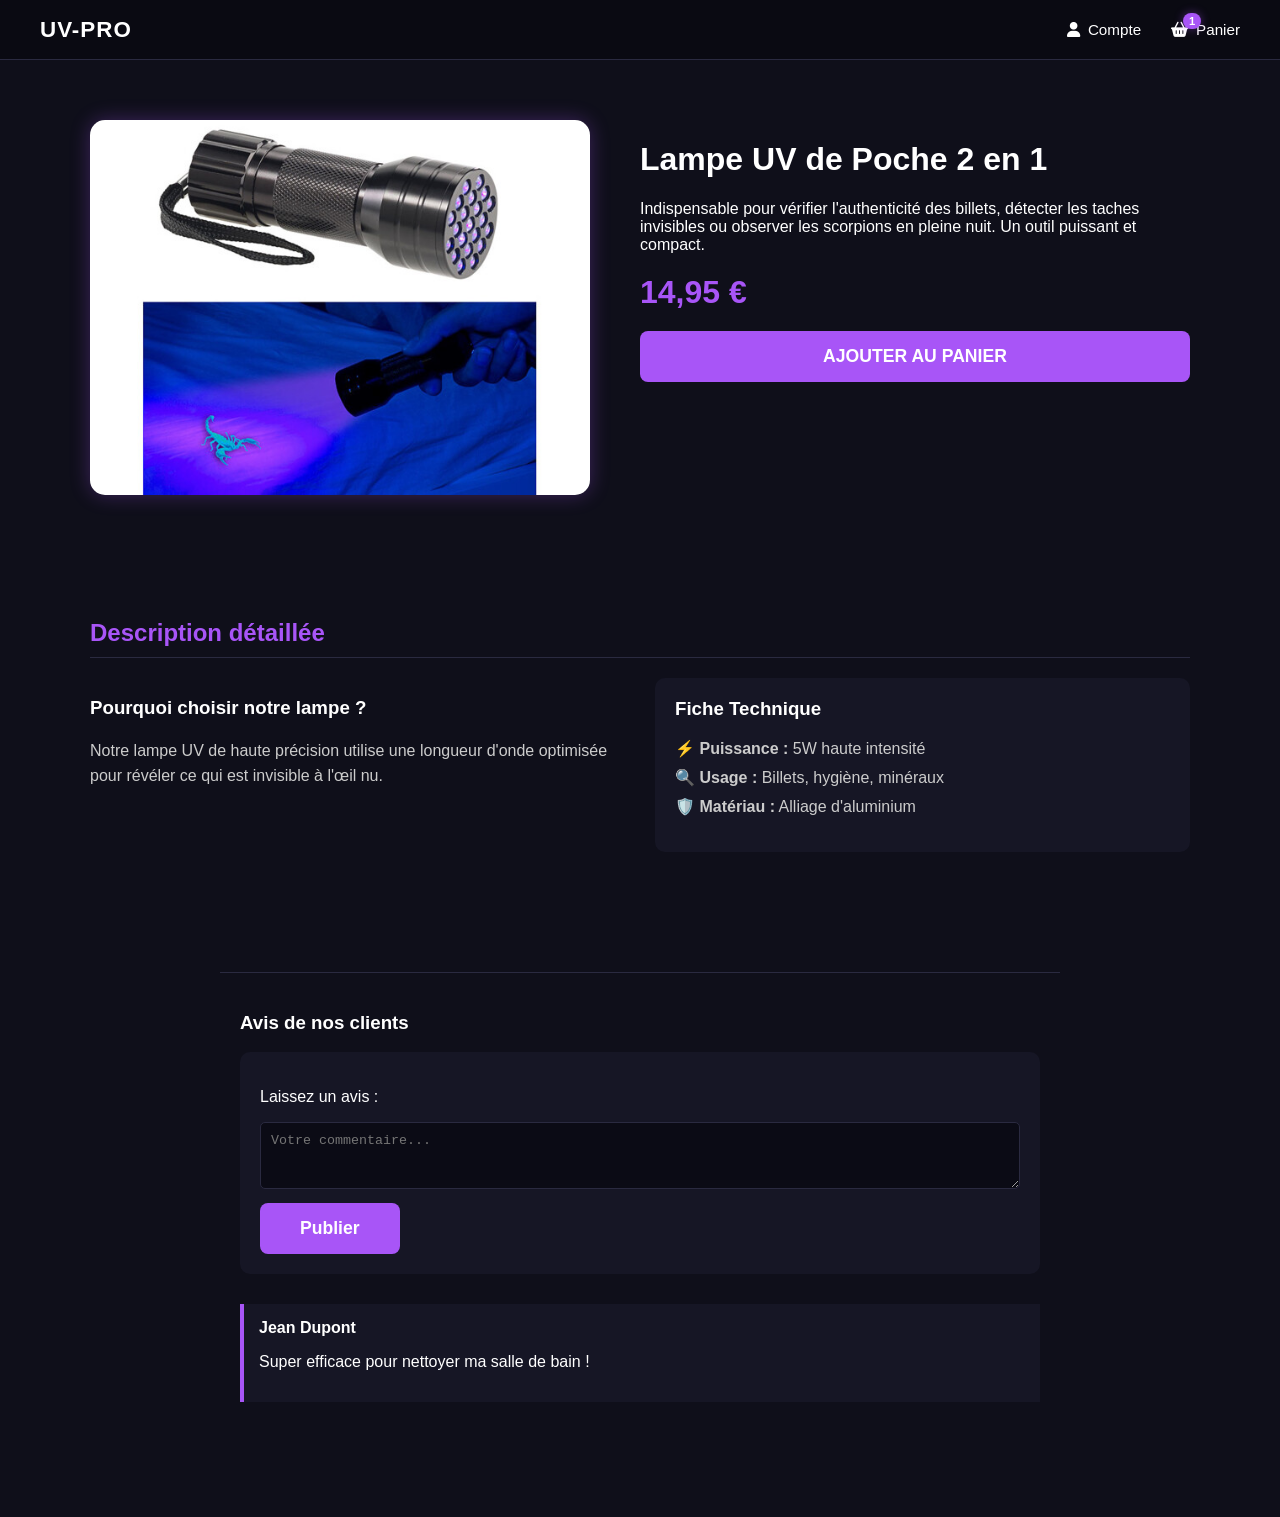
==== index.html @ 79d0998f "Mise en ligne UV-PRO" ====
<!DOCTYPE html>
<html lang="fr">
<head>
    <meta charset="UTF-8">
    <meta name="viewport" content="width=device-width, initial-scale=1.0">
    <title>UV-Tech | Boutique Officielle</title>
    <link rel="stylesheet" href="https://cdnjs.cloudflare.com/ajax/libs/font-awesome/6.0.0/css/all.min.css">
    <style>
        :root {
            --uv-purple: #a855f7;
            --dark-bg: #0f0f1a;
            --card-bg: #161625;
            --nav-bg: #0a0a12;
            --border-color: #2a2a40;
        }

        body {
            background-color: var(--dark-bg);
            color: white;
            font-family: 'Segoe UI', sans-serif;
            margin: 0;
            padding: 0; /* Suppression du padding-top car géré par la nav */
        }

        /* --- BARRE DE NAVIGATION SYNCHRONISÉE --- */
        nav {
            background-color: var(--nav-bg);
            height: 60px;
            display: flex;
            justify-content: space-between;
            align-items: center;
            padding: 0 40px;
            border-bottom: 1px solid var(--border-color);
            position: sticky;
            top: 0;
            z-index: 1000;
            box-sizing: border-box;
        }

        .logo {
            color: white;
            font-weight: bold;
            font-size: 1.4rem;
            text-decoration: none;
            letter-spacing: 1px;
        }

        .nav-links {
            display: flex;
            gap: 30px;
            align-items: center;
        }

        .nav-links a {
            color: white;
            text-decoration: none;
            display: flex;
            align-items: center;
            gap: 8px;
            font-size: 0.95rem;
            transition: color 0.2s;
        }

        .nav-links a:hover {
            color: var(--uv-purple);
        }

        /* Badge panier identique à la page panier */
        .cart-wrapper {
            position: relative;
            display: flex;
            align-items: center;
            gap: 8px;
        }

        #nav-cart-count {
            background: var(--uv-purple);
            color: white;
            font-size: 0.7rem;
            padding: 2px 6px;
            border-radius: 10px;
            position: absolute;
            top: -8px;
            left: 12px;
            font-weight: bold;
            box-shadow: 0 0 10px rgba(168, 85, 247, 0.4);
        }

        /* --- RESTE DU CONTENU --- */
        .product-container {
            display: flex;
            max-width: 1100px;
            margin: 40px auto;
            gap: 50px;
            padding: 20px;
        }

        .product-image img {
            width: 100%;
            max-width: 500px;
            border-radius: 15px;
            box-shadow: 0 0 20px rgba(168, 85, 247, 0.3);
        }

        .product-info { flex: 1; }
        
        .price {
            font-size: 2rem;
            color: var(--uv-purple);
            font-weight: bold;
            margin: 20px 0;
        }

        .btn-cart {
            background: var(--uv-purple);
            color: white;
            border: none;
            padding: 15px 40px;
            border-radius: 8px;
            font-weight: bold;
            cursor: pointer;
            width: 100%;
            font-size: 1.1rem;
            transition: 0.3s;
        }

        .btn-cart:hover { opacity: 0.9; transform: translateY(-2px); }

        .reviews-section {
            max-width: 800px;
            margin: 80px auto;
            padding: 20px;
            border-top: 1px solid var(--border-color);
        }

        .comment-form {
            background: var(--card-bg);
            padding: 20px;
            border-radius: 10px;
            margin-bottom: 30px;
        }

        textarea {
            width: 100%;
            background: #0b0b15;
            border: 1px solid var(--border-color);
            color: white;
            padding: 10px;
            border-radius: 5px;
            box-sizing: border-box;
            outline: none;
        }

        .review-card {
            background: var(--card-bg);
            padding: 15px;
            border-left: 4px solid var(--uv-purple);
            margin-bottom: 15px;
        }
    </style>
</head>
<body>

    <nav>
        <a href="index.html" class="logo">UV-PRO</a>
        
        <div class="nav-links">
            <a href="compte.html"><i class="fas fa-user"></i> Compte</a>
            <a href="panier.html">
                <div class="cart-wrapper">
                    <i class="fas fa-shopping-basket"></i>
                    <span id="nav-cart-count">1</span>
                    <span>Panier</span>
                </div>
            </a>
        </div>
    </nav>

    <main class="product-container">
        <div class="product-image">
            <img src="lampe UV.jpg" alt="Ma Lampe UV Professionnelle">
        </div>

        <div class="product-info">
            <h1>Lampe UV de Poche 2 en 1</h1>
            <p>Indispensable pour vérifier l'authenticité des billets, détecter les taches invisibles ou observer les scorpions en pleine nuit. Un outil puissant et compact.</p>
            
            <div class="price">14,95 €</div>

            <button class="btn-cart" onclick="window.location.href='panier.html'">
                AJOUTER AU PANIER
            </button>
        </div>
    </main>

    <section style="max-width: 1100px; margin: 0 auto; padding: 40px 20px;">
        <h2 style="color: var(--uv-purple); border-bottom: 1px solid var(--border-color); padding-bottom: 10px;">Description détaillée</h2>
        
        <div style="display: grid; grid-template-columns: 1fr 1fr; gap: 30px; margin-top: 20px;">
            <div>
                <h3>Pourquoi choisir notre lampe ?</h3>
                <p style="color: #ccc; line-height: 1.6;">
                    Notre lampe UV de haute précision utilise une longueur d'onde optimisée pour révéler ce qui est invisible à l'œil nu. 
                </p>
            </div>
            
            <div style="background: var(--card-bg); padding: 20px; border-radius: 10px;">
                <h3 style="margin-top: 0;">Fiche Technique</h3>
                <ul style="list-style: none; padding: 0; color: #ccc;">
                    <li style="margin-bottom: 10px;">⚡ <strong>Puissance :</strong> 5W haute intensité</li>
                    <li style="margin-bottom: 10px;">🔍 <strong>Usage :</strong> Billets, hygiène, minéraux</li>
                    <li style="margin-bottom: 10px;">🛡️ <strong>Matériau :</strong> Alliage d'aluminium</li>
                </ul>
            </div>
        </div>
    </section>

    <section class="reviews-section">
        <h3>Avis de nos clients</h3>
        <div class="comment-form">
            <p>Laissez un avis :</p>
            <textarea id="userComment" rows="3" placeholder="Votre commentaire..."></textarea>
            <button class="btn-cart" style="margin-top:10px; width:auto;" onclick="addComment()">Publier</button>
        </div>
        <div id="commentsList">
            <div class="review-card">
                <strong>Jean Dupont</strong>
                <p>Super efficace pour nettoyer ma salle de bain !</p>
            </div>
        </div>
    </section>

    <script>
        function addComment() {
            const commentText = document.getElementById('userComment').value;
            if(commentText.trim() !== "") {
                const list = document.getElementById('commentsList');
                const newComment = document.createElement('div');
                newComment.className = 'review-card';
                newComment.innerHTML = `<strong>Visiteur</strong><p>${commentText}</p>`;
                list.prepend(newComment);
                document.getElementById('userComment').value = "";
            }
        }
    </script>
</body>
</html>
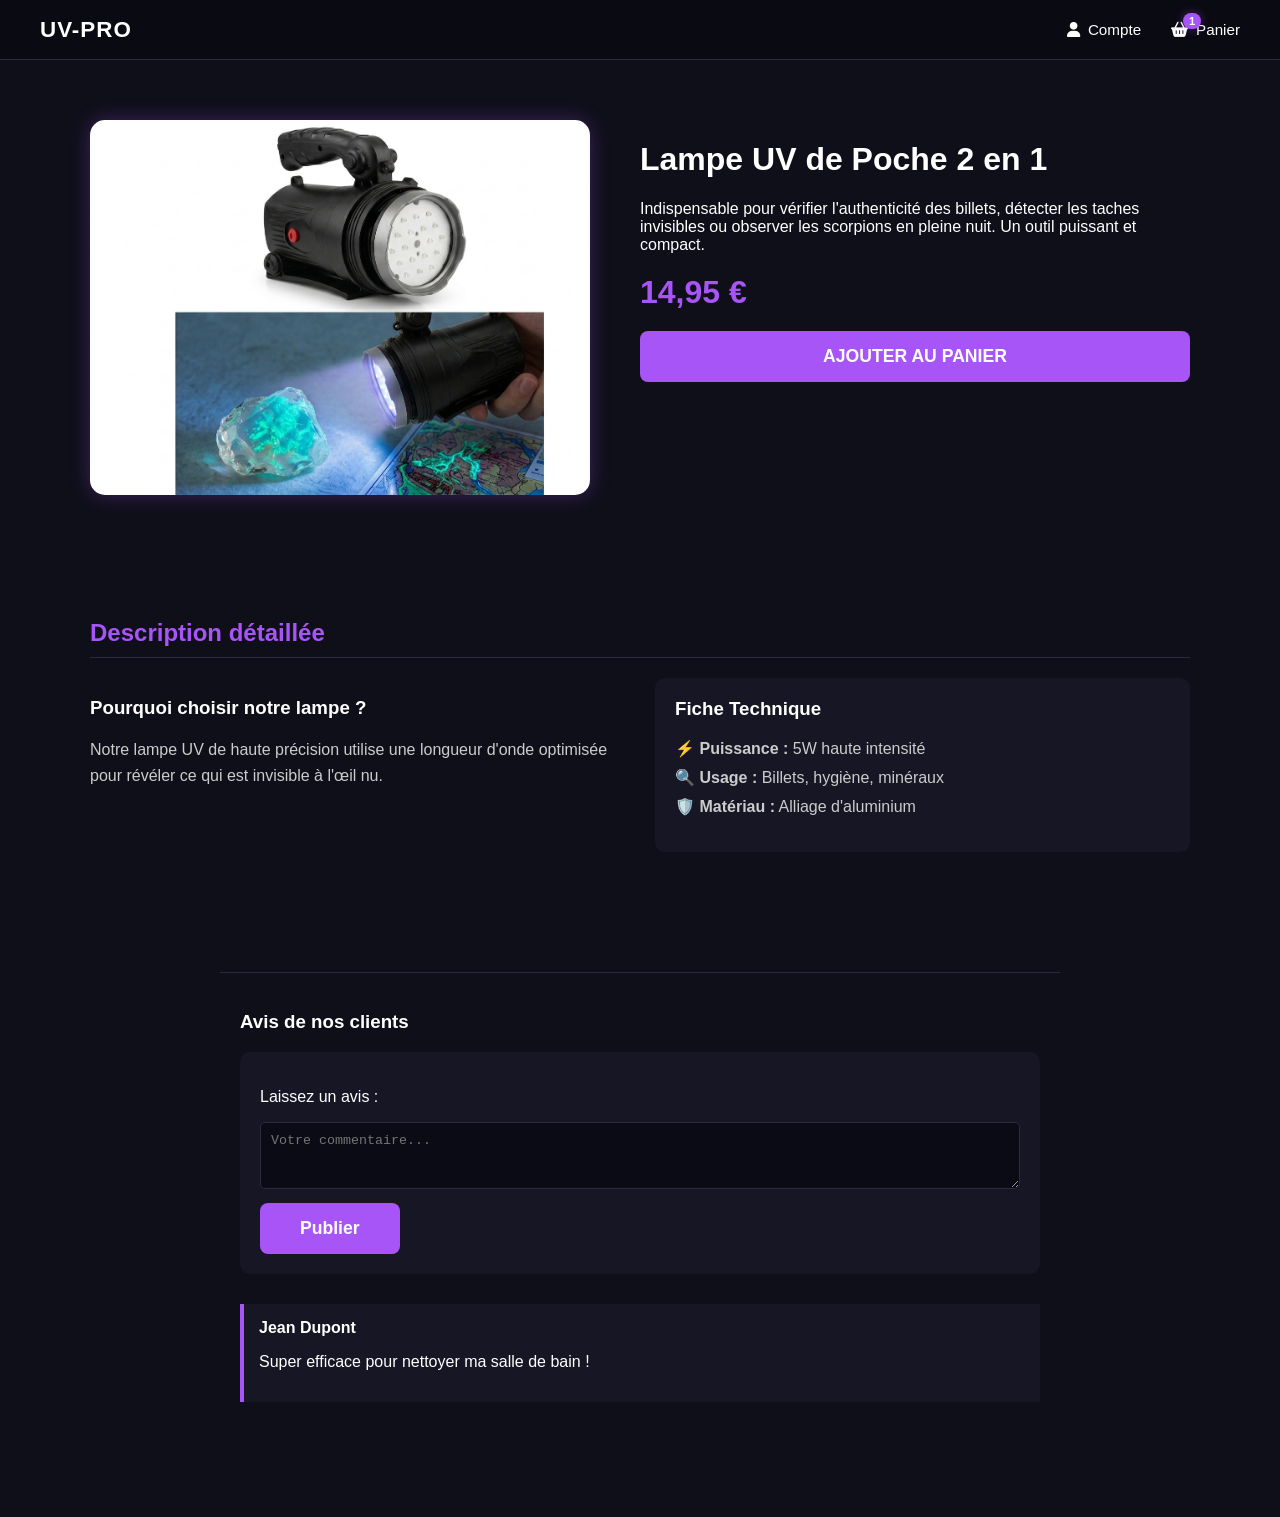
==== commit 17866d14: "Update index.html" ====
--- a/index.html
+++ b/index.html
@@ -19,10 +19,10 @@
             color: white;
             font-family: 'Segoe UI', sans-serif;
             margin: 0;
-            padding: 0; /* Suppression du padding-top car géré par la nav */
-        }
-
-        /* --- BARRE DE NAVIGATION SYNCHRONISÉE --- */
+            padding: 0;
+        }
+
+        /* --- BARRE DE NAVIGATION --- */
         nav {
             background-color: var(--nav-bg);
             height: 60px;
@@ -65,7 +65,6 @@
             color: var(--uv-purple);
         }
 
-        /* Badge panier identique à la page panier */
         .cart-wrapper {
             position: relative;
             display: flex;
@@ -86,7 +85,7 @@
             box-shadow: 0 0 10px rgba(168, 85, 247, 0.4);
         }
 
-        /* --- RESTE DU CONTENU --- */
+        /* --- CONTENU --- */
         .product-container {
             display: flex;
             max-width: 1100px;
@@ -165,7 +164,11 @@
         <a href="index.html" class="logo">UV-PRO</a>
         
         <div class="nav-links">
-            <a href="compte.html"><i class="fas fa-user"></i> Compte</a>
+            <a href="https://uv-pro-back.onrender.com/connexion.php" id="nav-account-link">
+                <i class="fas fa-user" id="user-icon"></i> 
+                <span id="account-text">Compte</span>
+            </a>
+            
             <a href="panier.html">
                 <div class="cart-wrapper">
                     <i class="fas fa-shopping-basket"></i>
@@ -195,7 +198,6 @@
 
     <section style="max-width: 1100px; margin: 0 auto; padding: 40px 20px;">
         <h2 style="color: var(--uv-purple); border-bottom: 1px solid var(--border-color); padding-bottom: 10px;">Description détaillée</h2>
-        
         <div style="display: grid; grid-template-columns: 1fr 1fr; gap: 30px; margin-top: 20px;">
             <div>
                 <h3>Pourquoi choisir notre lampe ?</h3>
@@ -203,7 +205,6 @@
                     Notre lampe UV de haute précision utilise une longueur d'onde optimisée pour révéler ce qui est invisible à l'œil nu. 
                 </p>
             </div>
-            
             <div style="background: var(--card-bg); padding: 20px; border-radius: 10px;">
                 <h3 style="margin-top: 0;">Fiche Technique</h3>
                 <ul style="list-style: none; padding: 0; color: #ccc;">
@@ -231,6 +232,33 @@
     </section>
 
     <script>
+        // --- NOUVELLE FONCTION DE VÉRIFICATION ---
+        async function checkUserSession() {
+            try {
+                // Appel au fichier get-session.php sur Render
+                const response = await fetch('https://uv-pro-back.onrender.com/get-session.php');
+                const data = await response.json();
+
+                // On vérifie si le serveur dit que l'utilisateur est connecté
+                if (data.loggedIn) {
+                    // On affiche le nom enregistré par connexion.php (user_nom)
+                    document.getElementById('account-text').innerText = data.nom_affichage;
+                    
+                    // On change le lien vers la future page profil
+                    document.getElementById('nav-account-link').href = "https://uv-pro-back.onrender.com/mon-profil.php";
+                    
+                    // On change la couleur de l'icône en violet UV pour signaler la connexion
+                    document.getElementById('user-icon').style.color = "#a855f7";
+                }
+            } catch (error) {
+                // Si pas connecté ou erreur, on laisse le bouton "Compte" par défaut
+                console.log("Session non détectée");
+            }
+        }
+
+        // Exécution automatique au chargement de la page
+        window.addEventListener('DOMContentLoaded', checkUserSession);
+
         function addComment() {
             const commentText = document.getElementById('userComment').value;
             if(commentText.trim() !== "") {
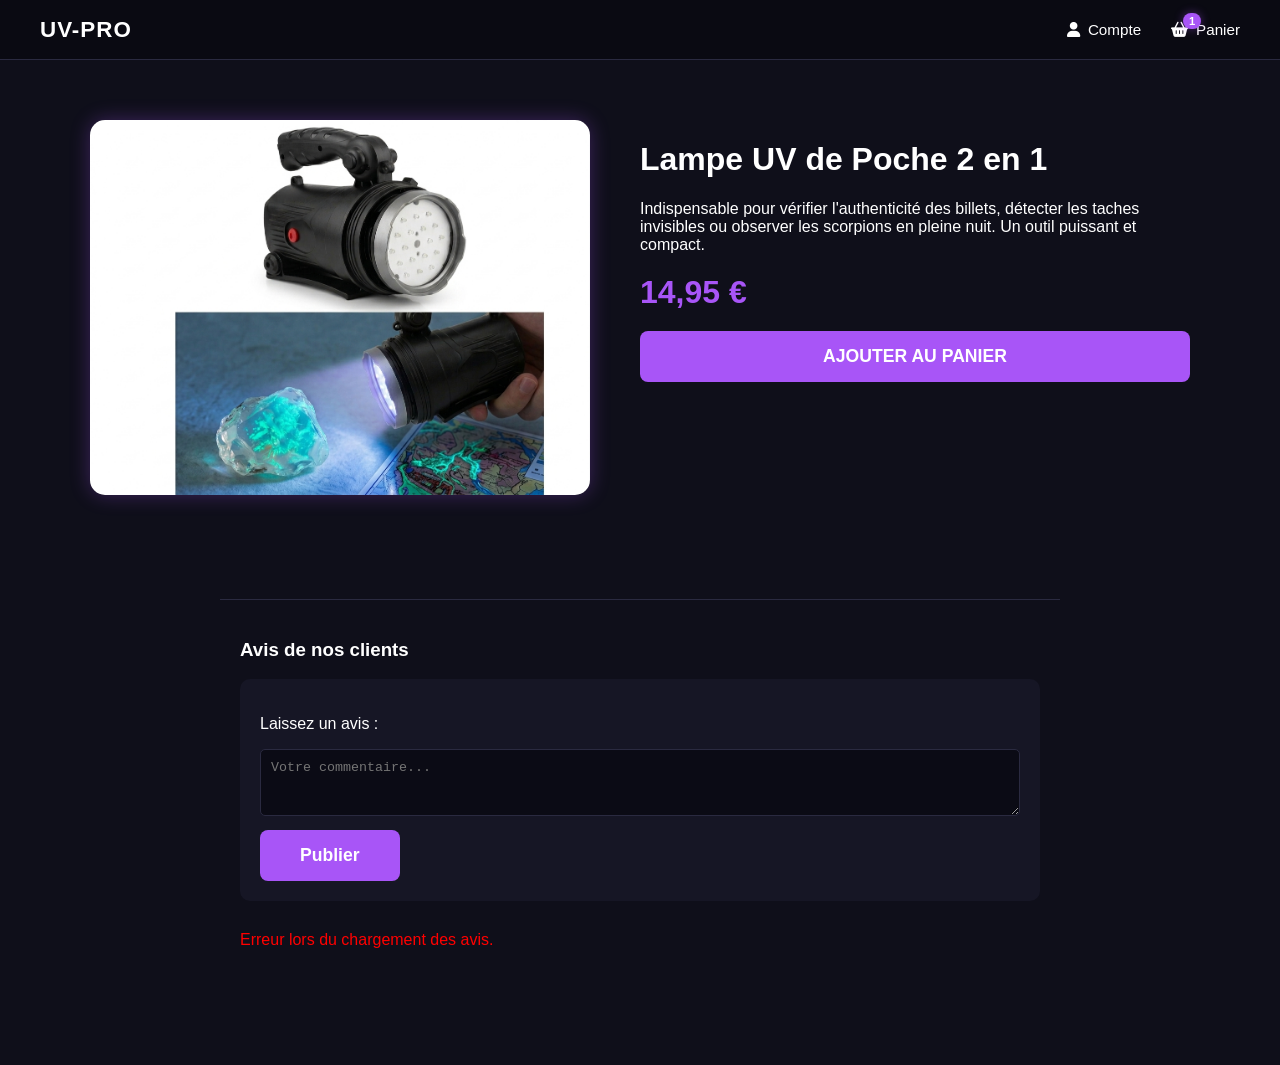
==== commit 612f59ff: "Update index.html" ====
--- a/index.html
+++ b/index.html
@@ -148,6 +148,7 @@
             border-radius: 5px;
             box-sizing: border-box;
             outline: none;
+            resize: vertical;
         }
 
         .review-card {
@@ -155,6 +156,12 @@
             padding: 15px;
             border-left: 4px solid var(--uv-purple);
             margin-bottom: 15px;
+            animation: fadeIn 0.5s ease;
+        }
+
+        @keyframes fadeIn {
+            from { opacity: 0; transform: translateY(10px); }
+            to { opacity: 1; transform: translateY(0); }
         }
     </style>
 </head>
@@ -164,7 +171,7 @@
         <a href="index.html" class="logo">UV-PRO</a>
         
         <div class="nav-links">
-            <a href="https://uv-pro-back.onrender.com/connexion.php" id="nav-account-link">
+            <a href="https://uv-pro-back.onrender.com/connexion.php?from=index" id="nav-account-link">
                 <i class="fas fa-user" id="user-icon"></i> 
                 <span id="account-text">Compte</span>
             </a>
@@ -196,78 +203,109 @@
         </div>
     </main>
 
-    <section style="max-width: 1100px; margin: 0 auto; padding: 40px 20px;">
-        <h2 style="color: var(--uv-purple); border-bottom: 1px solid var(--border-color); padding-bottom: 10px;">Description détaillée</h2>
-        <div style="display: grid; grid-template-columns: 1fr 1fr; gap: 30px; margin-top: 20px;">
-            <div>
-                <h3>Pourquoi choisir notre lampe ?</h3>
-                <p style="color: #ccc; line-height: 1.6;">
-                    Notre lampe UV de haute précision utilise une longueur d'onde optimisée pour révéler ce qui est invisible à l'œil nu. 
-                </p>
-            </div>
-            <div style="background: var(--card-bg); padding: 20px; border-radius: 10px;">
-                <h3 style="margin-top: 0;">Fiche Technique</h3>
-                <ul style="list-style: none; padding: 0; color: #ccc;">
-                    <li style="margin-bottom: 10px;">⚡ <strong>Puissance :</strong> 5W haute intensité</li>
-                    <li style="margin-bottom: 10px;">🔍 <strong>Usage :</strong> Billets, hygiène, minéraux</li>
-                    <li style="margin-bottom: 10px;">🛡️ <strong>Matériau :</strong> Alliage d'aluminium</li>
-                </ul>
-            </div>
-        </div>
-    </section>
-
     <section class="reviews-section">
         <h3>Avis de nos clients</h3>
         <div class="comment-form">
             <p>Laissez un avis :</p>
             <textarea id="userComment" rows="3" placeholder="Votre commentaire..."></textarea>
-            <button class="btn-cart" style="margin-top:10px; width:auto;" onclick="addComment()">Publier</button>
+            <button class="btn-cart" id="btnPublish" style="margin-top:10px; width:auto;" onclick="addComment()">Publier</button>
         </div>
         <div id="commentsList">
-            <div class="review-card">
-                <strong>Jean Dupont</strong>
-                <p>Super efficace pour nettoyer ma salle de bain !</p>
-            </div>
+            <p style="text-align:center; color:#666;">Chargement des avis...</p>
         </div>
     </section>
 
     <script>
-        // --- NOUVELLE FONCTION DE VÉRIFICATION ---
+        let isUserLoggedIn = false;
+
+        // --- CHARGEMENT INITIAL ---
+        window.addEventListener('DOMContentLoaded', () => {
+            checkUserSession();
+            loadComments();
+        });
+
+        // --- VÉRIFICATION SESSION ---
         async function checkUserSession() {
             try {
-                // Appel au fichier get-session.php sur Render
-                const response = await fetch('https://uv-pro-back.onrender.com/get-session.php');
+                const response = await fetch('https://uv-pro-back.onrender.com/get-session.php', {
+                    credentials: 'include'
+                });
                 const data = await response.json();
 
-                // On vérifie si le serveur dit que l'utilisateur est connecté
                 if (data.loggedIn) {
-                    // On affiche le nom enregistré par connexion.php (user_nom)
+                    isUserLoggedIn = true;
                     document.getElementById('account-text').innerText = data.nom_affichage;
-                    
-                    // On change le lien vers la future page profil
                     document.getElementById('nav-account-link').href = "https://uv-pro-back.onrender.com/mon-profil.php";
-                    
-                    // On change la couleur de l'icône en violet UV pour signaler la connexion
                     document.getElementById('user-icon').style.color = "#a855f7";
                 }
             } catch (error) {
-                // Si pas connecté ou erreur, on laisse le bouton "Compte" par défaut
                 console.log("Session non détectée");
             }
         }
 
-        // Exécution automatique au chargement de la page
-        window.addEventListener('DOMContentLoaded', checkUserSession);
-
-        function addComment() {
+        // --- CHARGER LES AVIS DEPUIS LA BDD ---
+        async function loadComments() {
+            try {
+                const response = await fetch('https://uv-pro-back.onrender.com/poster-avis.php');
+                const avis = await response.json();
+                const list = document.getElementById('commentsList');
+                list.innerHTML = "";
+
+                if (avis.length === 0) {
+                    list.innerHTML = "<p style='color:#666;'>Aucun avis pour le moment. Soyez le premier !</p>";
+                    return;
+                }
+
+                avis.forEach(item => {
+                    const card = document.createElement('div');
+                    card.className = 'review-card';
+                    card.innerHTML = `<strong>${item.nom_client}</strong><p>${item.commentaire}</p>`;
+                    list.appendChild(card);
+                });
+            } catch (error) {
+                document.getElementById('commentsList').innerHTML = "<p style='color:red;'>Erreur lors du chargement des avis.</p>";
+            }
+        }
+
+        // --- PUBLIER UN AVIS ---
+        async function addComment() {
+            // 1. Vérifier si connecté
+            if (!isUserLoggedIn) {
+                window.location.href = "https://uv-pro.vercel.app/compte.html";
+                return;
+            }
+
             const commentText = document.getElementById('userComment').value;
-            if(commentText.trim() !== "") {
-                const list = document.getElementById('commentsList');
-                const newComment = document.createElement('div');
-                newComment.className = 'review-card';
-                newComment.innerHTML = `<strong>Visiteur</strong><p>${commentText}</p>`;
-                list.prepend(newComment);
-                document.getElementById('userComment').value = "";
+            const btn = document.getElementById('btnPublish');
+
+            if (commentText.trim() === "") return;
+
+            btn.disabled = true;
+            btn.innerText = "Publication...";
+
+            try {
+                const response = await fetch('https://uv-pro-back.onrender.com/poster-avis.php', {
+                    method: 'POST',
+                    headers: { 'Content-Type': 'application/json' },
+                    body: JSON.stringify({ commentaire: commentText }),
+                    credentials: 'include'
+                });
+
+                const result = await response.json();
+
+                if (result.success) {
+                    document.getElementById('userComment').value = "";
+                    loadComments(); // Recharger la liste
+                } else if (result.redirect) {
+                    window.location.href = "https://uv-pro.vercel.app/compte.html";
+                } else {
+                    alert("Erreur : " + result.message);
+                }
+            } catch (error) {
+                alert("Erreur de connexion au serveur.");
+            } finally {
+                btn.disabled = false;
+                btn.innerText = "Publier";
             }
         }
     </script>
